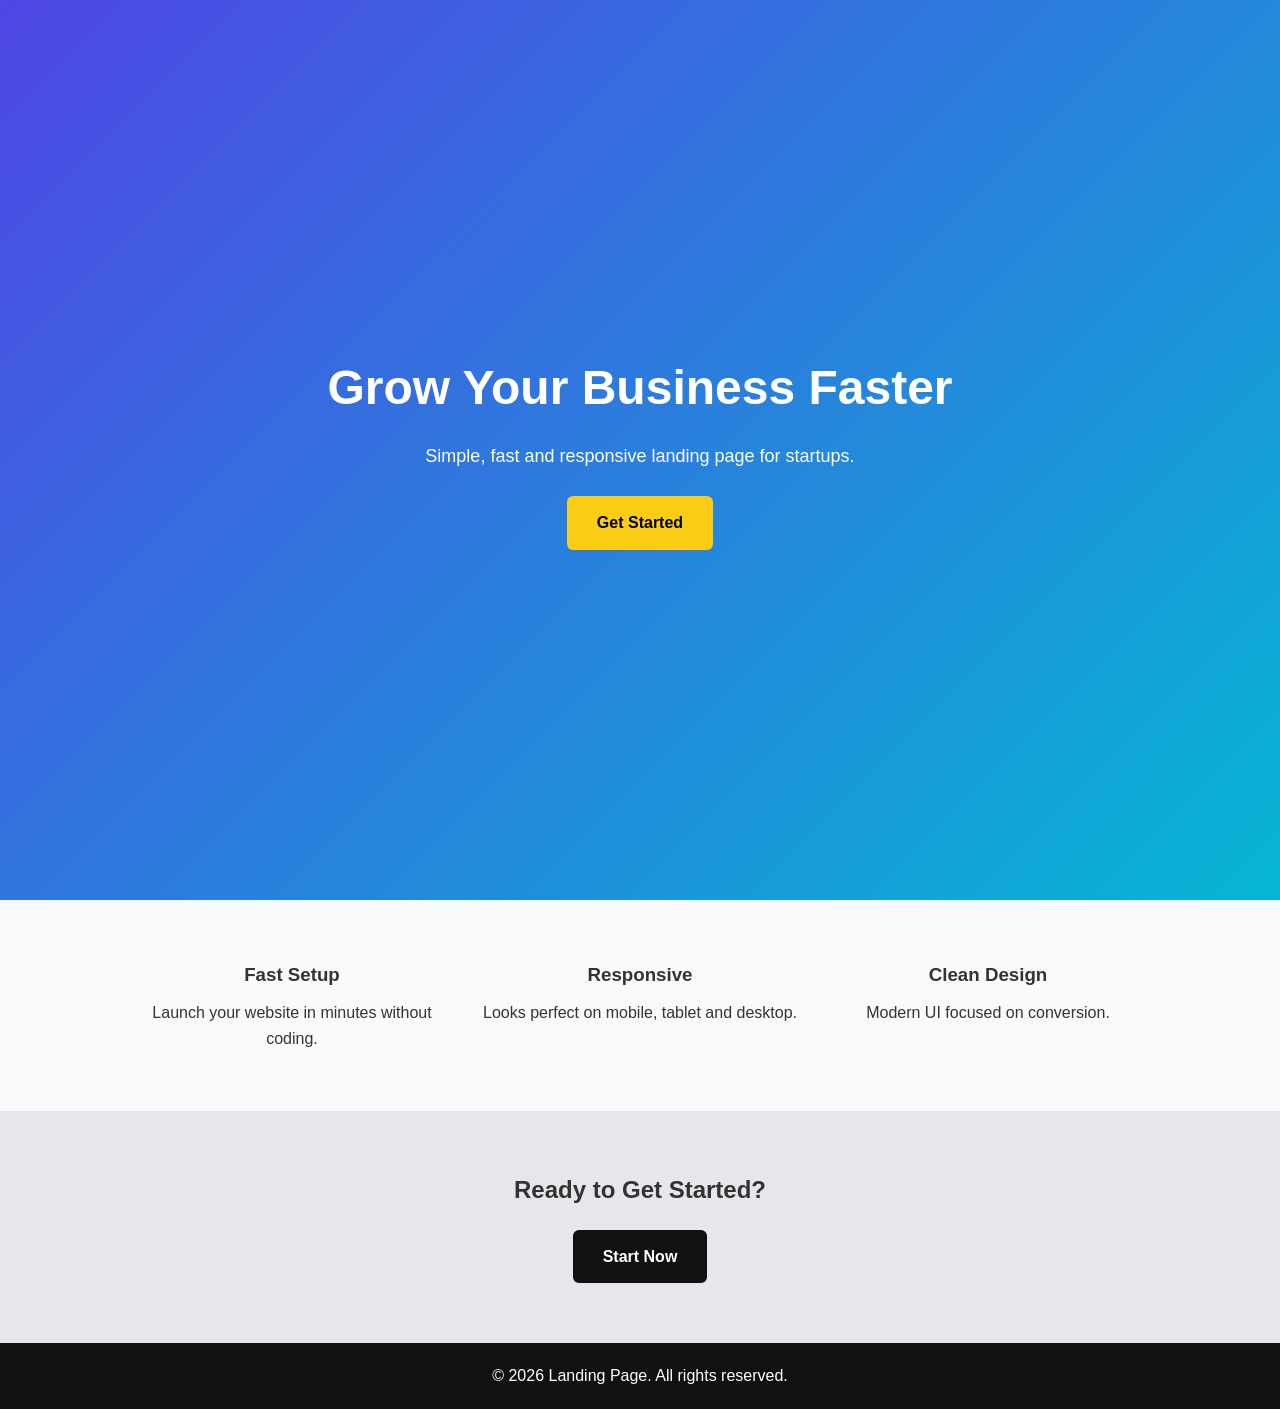
==== index.html @ b53eea69 "Initial landing page setup" ====
<!DOCTYPE html>
<html lang="en">
<head>
  <meta charset="UTF-8">
  <meta name="viewport" content="width=device-width, initial-scale=1.0">
  <title>SaaS Landing Page</title>
  <link rel="stylesheet" href="style.css">
</head>
<body>

  <!-- HERO SECTION -->
  <section class="hero">
    <div class="hero-content">
      <h1>Grow Your Business Faster</h1>
      <p>Simple, fast and responsive landing page for startups.</p>
      <a href="https://wp-landing-kcefp37u.manus.space" class="btn">Get Started</a>
    </div>
  </section>

  <!-- FEATURES SECTION -->
  <section class="features">
    <div class="feature">
      <h3>Fast Setup</h3>
      <p>Launch your website in minutes without coding.</p>
    </div>
    <div class="feature">
      <h3>Responsive</h3>
      <p>Looks perfect on mobile, tablet and desktop.</p>
    </div>
    <div class="feature">
      <h3>Clean Design</h3>
      <p>Modern UI focused on conversion.</p>
    </div>
  </section>

  <!-- CTA SECTION -->
  <section class="cta">
    <h2>Ready to Get Started?</h2>
    <a href="https://wp-landing-kcefp37u.manus.space" class="btn dark">Start Now</a>
  </section>

  <!-- FOOTER -->
  <footer>
    <p>© 2026 Landing Page. All rights reserved.</p>
  </footer>

</body>
</html>
---- style.css ----
/* RESET */
* {
  margin: 0;
  padding: 0;
  box-sizing: border-box;
}

/* BODY */
body {
  font-family: Arial, sans-serif;
  line-height: 1.6;
  color: #333;
}

/* HERO SECTION */
.hero {
  min-height: 100vh;
  background: linear-gradient(135deg, #4f46e5, #06b6d4);
  display: flex;
  align-items: center;
  justify-content: center;
  text-align: center;
  padding: 20px;
  color: #fff;
}

.hero h1 {
  font-size: 48px;
  margin-bottom: 15px;
}

.hero p {
  font-size: 18px;
  margin-bottom: 25px;
}

/* BUTTON */
.btn {
  display: inline-block;
  padding: 14px 30px;
  background: #facc15;
  color: #000;
  text-decoration: none;
  border-radius: 6px;
  font-weight: bold;
}

.btn.dark {
  background: #111;
  color: #fff;
}

/* FEATURES */
.features {
  display: grid;
  grid-template-columns: repeat(3, 1fr);
  gap: 20px;
  padding: 60px 10%;
  background: #f9fafb;
  text-align: center;
}

.feature h3 {
  margin-bottom: 10px;
}

/* CTA */
.cta {
  padding: 60px 20px;
  text-align: center;
  background: #e5e7eb;
}

.cta h2 {
  margin-bottom: 20px;
}

/* FOOTER */
footer {
  padding: 20px;
  text-align: center;
  background: #111;
  color: #fff;
}

/* RESPONSIVE */
@media (max-width: 768px) {
  .hero h1 {
    font-size: 32px;
  }

  .features {
    grid-template-columns: 1fr;
    padding: 40px 20px;
  }

  .btn {
    width: 100%;
    max-width: 280px;
  }
}
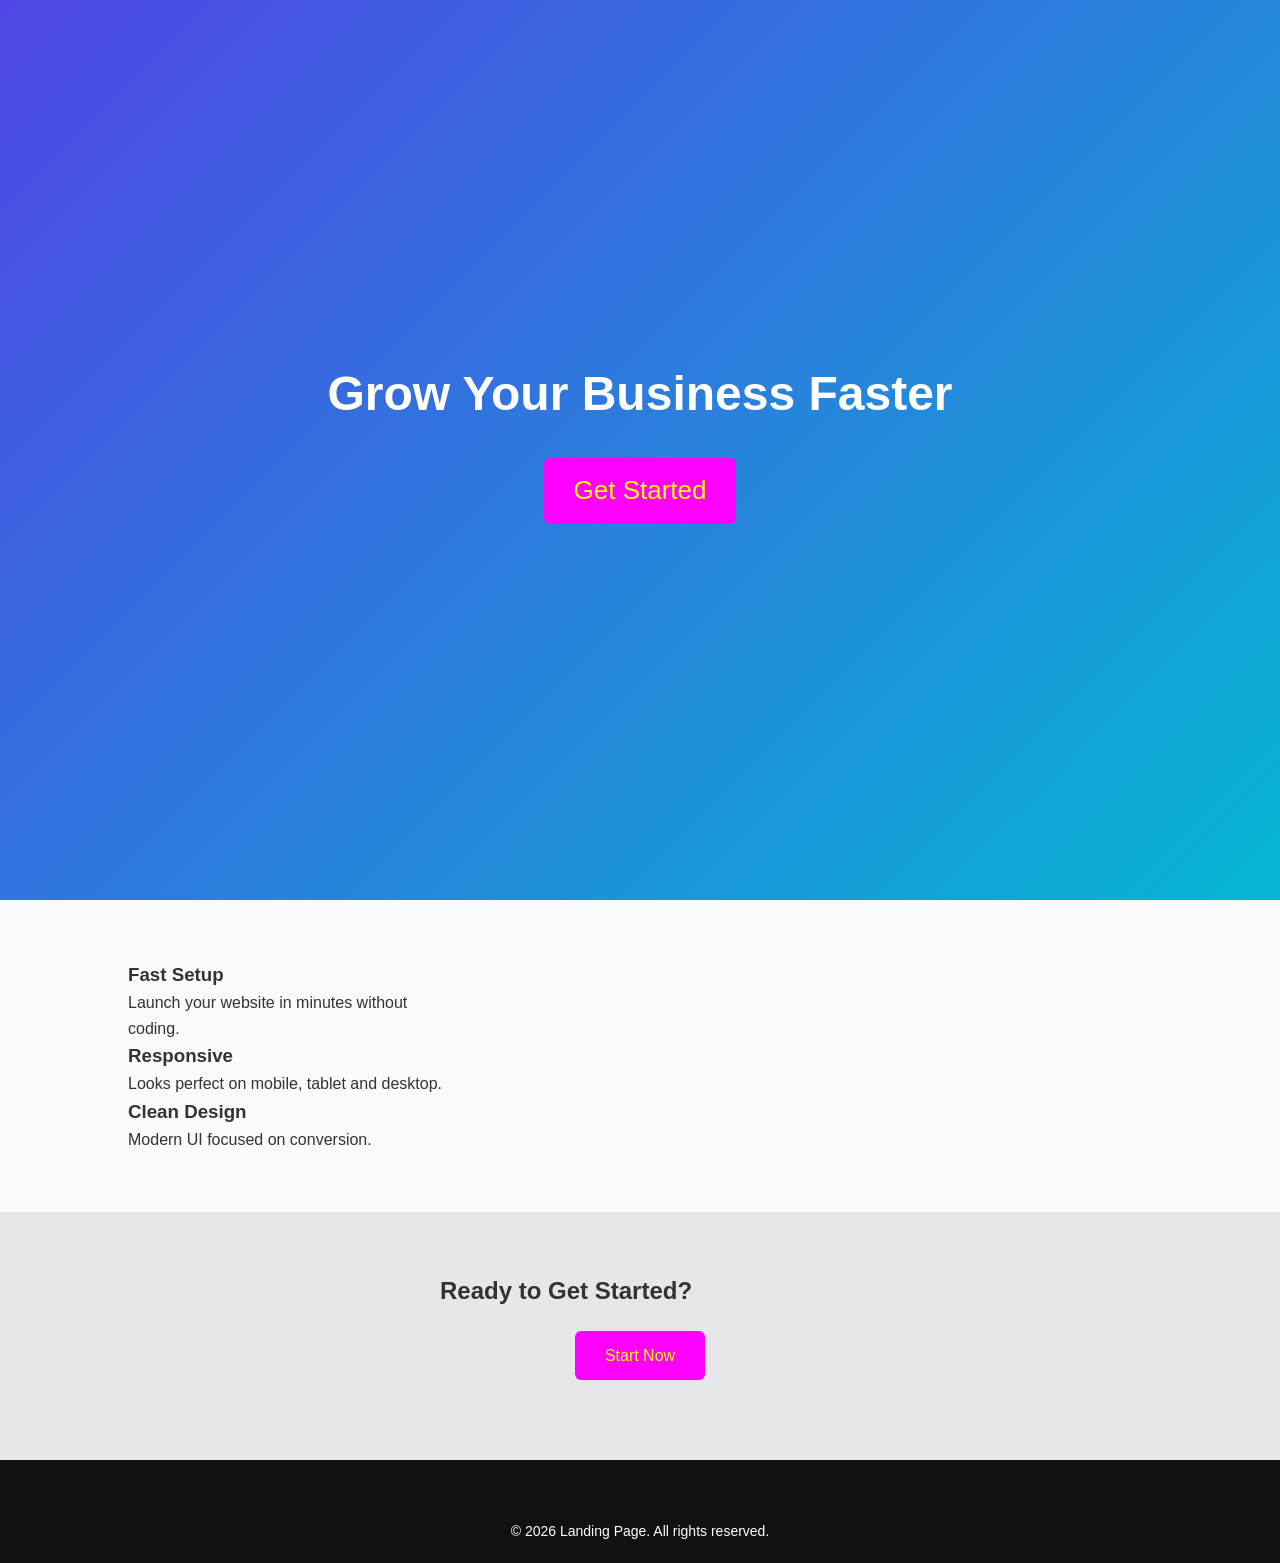
==== commit a090a1a4: "Refactor index.html for improved layout and styling" ====
--- a/index.html
+++ b/index.html
@@ -6,43 +6,92 @@
   <title>SaaS Landing Page</title>
   <link rel="stylesheet" href="style.css">
 </head>
-<body>
+ 
+<body style="background:linear-gradient(360deg, #f02b6c, #ff00ff);">
 
   <!-- HERO SECTION -->
   <section class="hero">
-    <div class="hero-content">
-      <h1>Grow Your Business Faster</h1>
-      <p>Simple, fast and responsive landing page for startups.</p>
-      <a href="https://wp-landing-kcefp37u.manus.space" class="btn">Get Started</a>
+    <div style="font-size:26px;">
+      <h1 style="text-align:center;">Grow Your Business Faster</h1>
+      <p style="Simple, fast and responsive landing page for startups.</p>
+    </div>
+  </section>
+
+  <section style="text-align:center;">
+   <div> 
+<a href="https://deriv.partners/rx?sidc=F21650DB-5BCC-4E0F-B736-C7098A5509F9&utm_campaign=dynamicworks&utm_medium=affiliate&utm_source=CU283373" style="
+display:block;
+width:fit-content;
+margin:20px auto;
+padding:12px 30px;
+background:#FE00ff;
+color:#ffff00;
+text-decoration:none;
+border-radius:6px;
+text-align:center;
+">Get Started</a>
     </div>
   </section>
 
   <!-- FEATURES SECTION -->
   <section class="features">
-    <div class="feature">
-      <h3>Fast Setup</h3>
-      <p>Launch your website in minutes without coding.</p>
-    </div>
-    <div class="feature">
-      <h3>Responsive</h3>
-      <p>Looks perfect on mobile, tablet and desktop.</p>
-    </div>
-    <div class="feature">
-      <h3>Clean Design</h3>
-      <p>Modern UI focused on conversion.</p>
-    </div>
+    <div style="
+max-width:400px;
+margin:0 auto;
+text-align:left;
+">
+
+<h3>Fast Setup</h3>
+<p>Launch your website in minutes without coding.</p>
+
+<h3>Responsive</h3>
+<p>Looks perfect on mobile, tablet and desktop.</p>
+
+<h3>Clean Design</h3>
+<p>Modern UI focused on conversion.</p>
+
+</div>
   </section>
 
   <!-- CTA SECTION -->
   <section class="cta">
-    <h2>Ready to Get Started?</h2>
-    <a href="https://wp-landing-kcefp37u.manus.space" class="btn dark">Start Now</a>
+   <div>
+    
+<h2  style="
+max-width:400px;
+margin:0 auto;
+text-align:left;
+">
+Ready to Get Started?
+</h2>
+    <a href="https://wp-landing-kcefp37u.manus.space" style="
+display:block;
+width:fit-content;
+margin:20px auto;
+padding:12px 30px;
+background:#FE00ff;
+color:#ffff00;
+text-decoration:none;
+border-radius:6px;
+text-align:center;
+">Start Now</a>
+   </div>
   </section>
 
   <!-- FOOTER -->
   <footer>
-    <p>© 2026 Landing Page. All rights reserved.</p>
+ 
+<p style="
+margin-top:40px;
+font-size:14px;
+">© 2026 Landing Page. All rights reserved.</p>
   </footer>
 
+ <!-- Social Bar Script -->
+<script src="https://pl28619363.effectivegatecpm.com/e5/c3/d4/e5c3d4c36040ae350b55b388bf180195.js"></script>
+
+<!-- Adsterra Popunder -->
+<script src="https://pl28624591.effectivegatecpm.com/1a/83/5d/1a835dc073cbc82485844ac31b46e58e.js"></script>
+
 </body>
-</html>+</html>
